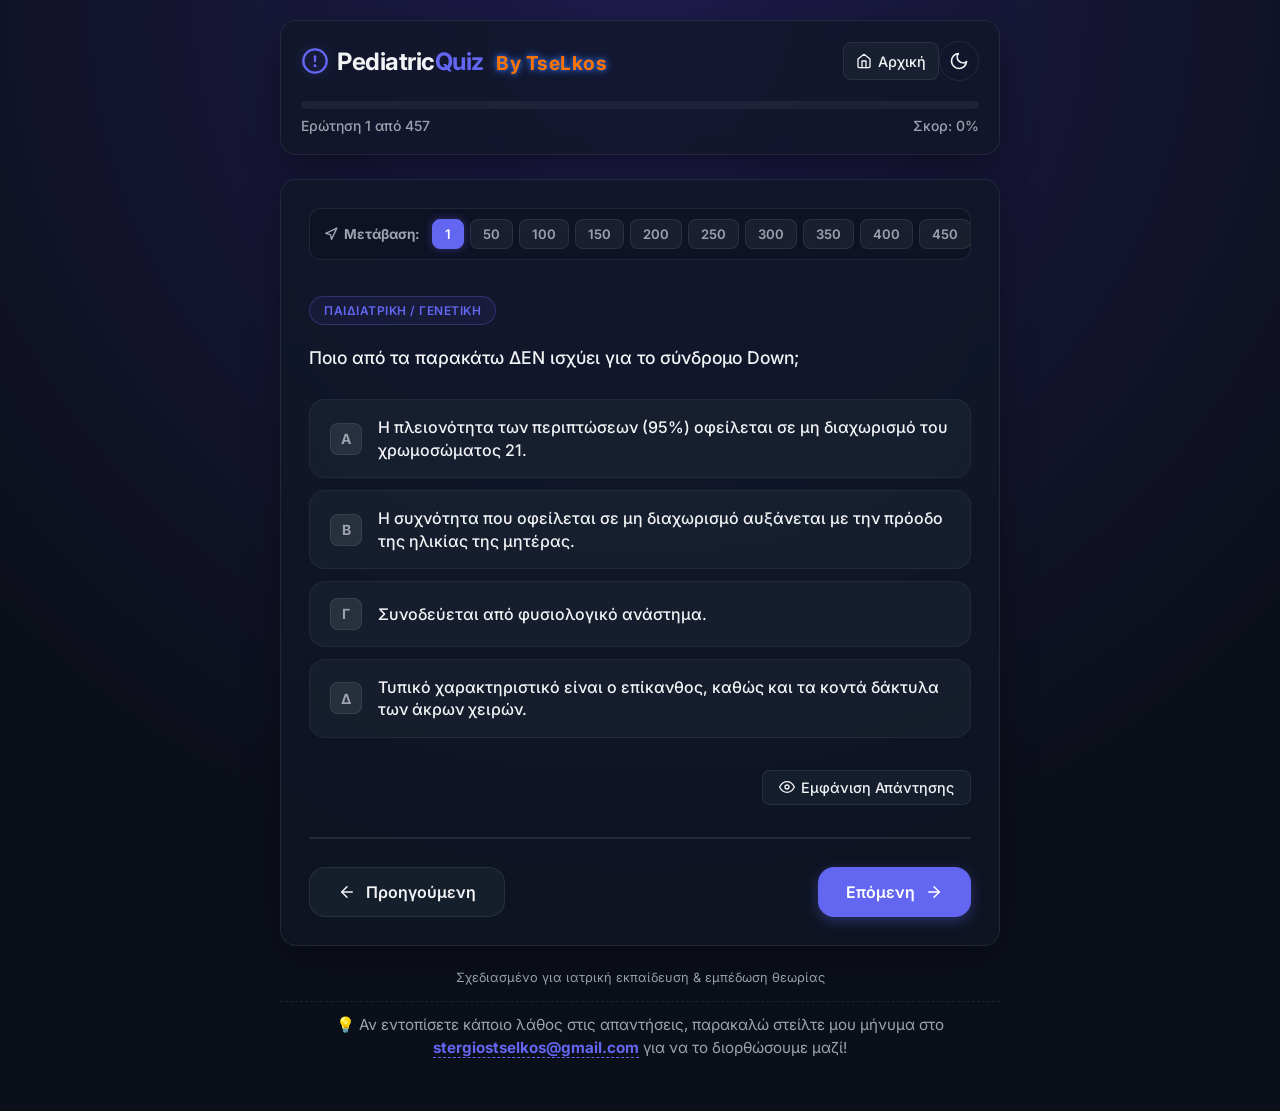
==== quiz.html @ a3fd766a "Add files via upload" ====
<!DOCTYPE html>
<html lang="el">
<head>
    <meta charset="UTF-8">
    <meta name="viewport" content="width=device-width, initial-scale=1.0">
    <title>Παιδιατρικός Προσομοιωτής Quiz</title>
    <!-- Google Fonts -->
    <link rel="preconnect" href="https://fonts.googleapis.com">
    <link rel="preconnect" href="https://fonts.gstatic.com" crossorigin>
    <link href="https://fonts.googleapis.com/css2?family=Inter:wght@300;400;500;600;700&display=swap" rel="stylesheet">
    <!-- CSS Stylesheet -->
    <link rel="stylesheet" href="style.css?v=2.0">
</head>
<body class="dark-theme">
    <div class="app-container">
        <!-- Header Section -->
        <header class="app-header">
            <div class="header-main">
                <div class="app-logo">
                    <svg width="28" height="28" viewBox="0 0 24 24" fill="none" xmlns="http://www.w3.org/2000/svg">
                        <path d="M12 22C17.5228 22 22 17.5228 22 12C22 6.47715 17.5228 2 12 2C6.47715 2 2 6.47715 2 12C2 17.5228 6.47715 22 12 22Z" stroke="currentColor" stroke-width="2" stroke-linecap="round" stroke-linejoin="round"/>
                        <path d="M12 8V12" stroke="currentColor" stroke-width="2" stroke-linecap="round" stroke-linejoin="round"/>
                        <path d="M12 16H12.01" stroke="currentColor" stroke-width="2.5" stroke-linecap="round" stroke-linejoin="round"/>
                    </svg>
                    <h1>Pediatric<span>Quiz</span> <span class="author-tag" style="font-size: 1.2rem; font-weight: 700; color: #ff7300; text-shadow: 0 0 8px rgba(59, 130, 246, 0.9), 0 0 4px rgba(37, 99, 235, 0.8); margin-left: 8px; letter-spacing: 0.5px; vertical-align: middle;">By TseLkos</span></h1>
                </div>
                <div class="header-controls">
                    <a href="index.html" class="btn btn-secondary btn-icon" style="padding: 6px 12px; font-size: 0.9rem; text-decoration: none; display: flex; align-items: center; gap: 6px; border-radius: 8px; font-weight: 500; height: 38px; box-sizing: border-box;">
                        <svg width="16" height="16" viewBox="0 0 24 24" fill="none" xmlns="http://www.w3.org/2000/svg">
                            <path d="M3 9L12 2L21 9V20C21 20.5304 20.7893 21.0391 20.4142 21.4142C20.0391 21.7893 19.5304 22 19 22H5C4.46957 22 3.96086 21.7893 3.58579 21.4142C3.21071 21.0391 3 20.5304 3 20V9Z" stroke="currentColor" stroke-width="2" stroke-linecap="round" stroke-linejoin="round"/>
                            <path d="M9 22V12H15V22" stroke="currentColor" stroke-width="2" stroke-linecap="round" stroke-linejoin="round"/>
                        </svg>
                        <span>Αρχική</span>
                    </a>
                    <button id="theme-toggle" class="icon-button" aria-label="Toggle Theme">
                        <!-- Sun Icon -->
                        <svg class="sun-icon" width="20" height="20" viewBox="0 0 24 24" fill="none" xmlns="http://www.w3.org/2000/svg">
                            <path d="M12 18C15.3137 18 18 15.3137 18 12C18 8.68629 15.3137 6 12 6C8.68629 6 6 8.68629 6 12C6 15.3137 8.68629 18 12 18Z" stroke="currentColor" stroke-width="2" stroke-linecap="round" stroke-linejoin="round"/>
                            <path d="M12 2V4" stroke="currentColor" stroke-width="2" stroke-linecap="round" stroke-linejoin="round"/>
                            <path d="M12 20V22" stroke="currentColor" stroke-width="2" stroke-linecap="round" stroke-linejoin="round"/>
                            <path d="M4.93 4.93L6.34 6.34" stroke="currentColor" stroke-width="2" stroke-linecap="round" stroke-linejoin="round"/>
                            <path d="M17.66 17.66L19.07 19.07" stroke="currentColor" stroke-width="2" stroke-linecap="round" stroke-linejoin="round"/>
                            <path d="M2 12H4" stroke="currentColor" stroke-width="2" stroke-linecap="round" stroke-linejoin="round"/>
                            <path d="M20 12H22" stroke="currentColor" stroke-width="2" stroke-linecap="round" stroke-linejoin="round"/>
                            <path d="M6.34 17.66L4.93 19.07" stroke="currentColor" stroke-width="2" stroke-linecap="round" stroke-linejoin="round"/>
                            <path d="M19.07 4.93L17.66 6.34" stroke="currentColor" stroke-width="2" stroke-linecap="round" stroke-linejoin="round"/>
                        </svg>
                        <!-- Moon Icon -->
                        <svg class="moon-icon" width="20" height="20" viewBox="0 0 24 24" fill="none" xmlns="http://www.w3.org/2000/svg">
                            <path d="M21 12.79A9 9 0 1 1 11.21 3 7 7 0 0 0 21 12.79Z" stroke="currentColor" stroke-width="2" stroke-linecap="round" stroke-linejoin="round"/>
                        </svg>
                    </button>
                </div>
            </div>
            <!-- Progress Bar Tracker -->
            <div class="progress-container">
                <div class="progress-bar-wrapper">
                    <div id="progress-fill" class="progress-fill"></div>
                </div>
                <div class="progress-stats">
                    <span id="progress-text">Ερώτηση 0 από 0</span>
                    <span id="score-text">Σκορ: 0%</span>
                </div>
            </div>
        </header>

        <!-- Main Content Area -->
        <main class="app-main">
             <!-- Active Quiz View -->
             <section id="quiz-view" class="view-panel">
                 <!-- Quick Navigation Jump List -->
                 <div class="quick-nav-container" style="display: flex; align-items: center; gap: 8px; margin-bottom: 16px; padding: 10px 14px; background: rgba(0, 0, 0, 0.15); border: 1px solid var(--card-border); border-radius: 12px; overflow-x: auto; white-space: nowrap; -webkit-overflow-scrolling: touch; scrollbar-width: none;">
                     <span style="font-size: 0.85rem; font-weight: 700; color: var(--text-secondary); margin-right: 4px; display: inline-flex; align-items: center; gap: 6px; flex-shrink: 0;">
                         <svg width="14" height="14" viewBox="0 0 24 24" fill="none" stroke="currentColor" stroke-width="2.5" stroke-linecap="round" stroke-linejoin="round">
                             <polygon points="3 11 22 2 13 21 11 13 3 11"/>
                         </svg>
                         Μετάβαση:
                     </span>
                     <div id="quick-nav-pills" style="display: flex; gap: 6px;">
                         <!-- Dynamic buttons like 1, 50, 100... -->
                     </div>
                 </div>

                <div class="category-tag-wrapper">
                    <span id="category-badge" class="badge">Παιδιατρική</span>
                </div>

                <!-- Question Text -->
                <div class="question-container">
                    <p id="question-text">Φόρτωση ερώτησης...</p>
                </div>

                <!-- Options List (Stacked) -->
                <div id="options-list" class="options-list">
                    <!-- Dynamic option buttons go here -->
                </div>

                <!-- Reveal Answer Button -->
                <div class="reveal-btn-container" style="display: flex; justify-content: flex-end; margin-top: 12px; margin-bottom: 12px;">
                    <button id="reveal-answer-btn" class="btn btn-secondary" style="display: none; align-items: center; gap: 6px; padding: 8px 16px; font-size: 0.9rem; border-radius: 8px; font-weight: 500; cursor: pointer; transition: all 0.2s ease;">
                        <svg width="16" height="16" viewBox="0 0 24 24" fill="none" xmlns="http://www.w3.org/2000/svg">
                            <path d="M1 12s4-8 11-8 11 8 11 8-4 8-11 8-11-8-11-8z" stroke="currentColor" stroke-width="2" stroke-linecap="round" stroke-linejoin="round"/>
                            <circle cx="12" cy="12" r="3" stroke="currentColor" stroke-width="2" stroke-linecap="round" stroke-linejoin="round"/>
                        </svg>
                        <span>Εμφάνιση Απάντησης</span>
                    </button>
                </div>

                <!-- Explanation Panel (Collapsible) -->
                <div id="explanation-panel" class="explanation-panel collapsed">
                    <div class="explanation-panel-inner">
                        <div class="explanation-header">
                            <div class="explanation-title">
                                <svg width="20" height="20" viewBox="0 0 24 24" fill="none" xmlns="http://www.w3.org/2000/svg">
                                    <path d="M12 22C17.5228 22 22 17.5228 22 12C22 6.47715 17.5228 2 12 2C6.47715 2 2 6.47715 2 12C2 17.5228 6.47715 22 12 22Z" stroke="currentColor" stroke-width="2" stroke-linecap="round" stroke-linejoin="round"/>
                                    <path d="M12 16V12" stroke="currentColor" stroke-width="2" stroke-linecap="round" stroke-linejoin="round"/>
                                    <path d="M12 8H12.01" stroke="currentColor" stroke-width="2.5" stroke-linecap="round" stroke-linejoin="round"/>
                                </svg>
                                <h2>Ανάλυση & Θεωρία</h2>
                            </div>
                        </div>
                        <div id="explanation-content" class="explanation-content">
                            <!-- Raw HTML generated from Markdown parsed explanation -->
                        </div>
                    </div>
                </div>

                <!-- Navigation Footer -->
                <div class="quiz-navigation">
                    <button id="prev-button" class="btn btn-secondary btn-icon" disabled>
                        <svg width="18" height="18" viewBox="0 0 24 24" fill="none" xmlns="http://www.w3.org/2000/svg">
                            <path d="M19 12H5" stroke="currentColor" stroke-width="2" stroke-linecap="round" stroke-linejoin="round"/>
                            <path d="M12 19L5 12L12 5" stroke="currentColor" stroke-width="2" stroke-linecap="round" stroke-linejoin="round"/>
                        </svg>
                        <span>Προηγούμενη</span>
                    </button>
                    <button id="next-button" class="btn btn-primary btn-icon">
                        <span>Επόμενη</span>
                        <svg width="18" height="18" viewBox="0 0 24 24" fill="none" xmlns="http://www.w3.org/2000/svg">
                            <path d="M5 12H19" stroke="currentColor" stroke-width="2" stroke-linecap="round" stroke-linejoin="round"/>
                            <path d="M12 5L19 12L12 19" stroke="currentColor" stroke-width="2" stroke-linecap="round" stroke-linejoin="round"/>
                        </svg>
                    </button>
                </div>

            </section>

            <!-- Results summary View -->
            <section id="results-view" class="view-panel hidden">
                <div class="results-card">
                    <div class="results-header">
                        <div class="celebration-icon">
                            <svg width="64" height="64" viewBox="0 0 24 24" fill="none" xmlns="http://www.w3.org/2000/svg">
                                <path d="M12 15C13.6569 15 15 13.6569 15 12C15 10.3431 13.6569 9 12 9C10.3431 9 9 10.3431 9 12C9 13.6569 10.3431 15 12 15Z" stroke="currentColor" stroke-width="2" stroke-linecap="round" stroke-linejoin="round"/>
                                <path d="M19.4 15A1.65 1.65 0 0 0 2 2V22A1.65 1.65 0 0 0 19.4 15Z" stroke="currentColor" stroke-width="2" stroke-linecap="round" stroke-linejoin="round"/>
                                <path d="M12 2V7" stroke="currentColor" stroke-width="2" stroke-linecap="round" stroke-linejoin="round"/>
                                <path d="M12 17V22" stroke="currentColor" stroke-width="2" stroke-linecap="round" stroke-linejoin="round"/>
                                <path d="M4.93 4.93L8.46 8.46" stroke="currentColor" stroke-width="2" stroke-linecap="round" stroke-linejoin="round"/>
                                <path d="M15.54 15.54L19.07 19.07" stroke="currentColor" stroke-width="2" stroke-linecap="round" stroke-linejoin="round"/>
                                <path d="M2 12H7" stroke="currentColor" stroke-width="2" stroke-linecap="round" stroke-linejoin="round"/>
                                <path d="M17 12H22" stroke="currentColor" stroke-width="2" stroke-linecap="round" stroke-linejoin="round"/>
                                <path d="M8.46 15.54L4.93 19.07" stroke="currentColor" stroke-width="2" stroke-linecap="round" stroke-linejoin="round"/>
                                <path d="M19.07 4.93L15.54 8.46" stroke="currentColor" stroke-width="2" stroke-linecap="round" stroke-linejoin="round"/>
                            </svg>
                        </div>
                        <h2>Συγχαρητήρια!</h2>
                        <p>Ολοκληρώσατε τον Παιδιατρικό Προσομοιωτή</p>
                    </div>

                    <div class="results-stats-grid">
                        <div class="stat-card">
                            <span class="stat-label">Συνολικό Σκορ</span>
                            <span id="final-score" class="stat-value">0%</span>
                        </div>
                        <div class="stat-card">
                            <span class="stat-label">Σωστές Απαντήσεις</span>
                            <span id="final-correct" class="stat-value">0 / 0</span>
                        </div>
                        <div class="stat-card">
                            <span class="stat-label">Προσπάθειες</span>
                            <span id="final-attempts" class="stat-value">0</span>
                        </div>
                    </div>

                    <!-- Performance Rating Banner -->
                    <div id="performance-rating" class="performance-rating">
                        <!-- Dynamic text: e.g. "Εξαιρετική επίδοση!" -->
                    </div>

                    <button id="restart-button" class="btn btn-secondary btn-icon">
                        <svg width="18" height="18" viewBox="0 0 24 24" fill="none" xmlns="http://www.w3.org/2000/svg">
                            <path d="M21.5 2v6h-6M21.34 15.57a10 10 0 1 1-.57-8.38l.73-1.19" stroke="currentColor" stroke-width="2" stroke-linecap="round" stroke-linejoin="round"/>
                        </svg>
                        <span>Επανεκκίνηση Quiz</span>
                    </button>
                </div>
            </section>
        </main>

        <!-- Footer Info -->
        <footer class="app-footer">
            <p>Σχεδιασμένο για ιατρική εκπαίδευση & εμπέδωση θεωρίας</p>
            <div class="study-feedback-footer" style="margin-top: 16px; padding: 12px 10px; border-top: 1px dashed var(--card-border); text-align: center; font-size: 0.95rem; color: var(--text-secondary); line-height: 1.5;">
                💡 Αν εντοπίσετε κάποιο λάθος στις απαντήσεις, παρακαλώ στείλτε μου μήνυμα στο <a href="mailto:stergiostselkos@gmail.com" style="color: var(--primary-color); font-weight: 700; text-decoration: none; border-bottom: 1px dashed var(--primary-color); transition: all 0.2s ease;">stergiostselkos@gmail.com</a> για να το διορθώσουμε μαζί!
            </div>
        </footer>
    </div>

    <!-- App Logic Scripts -->
    <script src="questions.js?v=2.0"></script>
    <script src="app.js?v=2.0"></script>
</body>
</html>
---- style.css ----
/* Core Styling - Glassmorphism Design System */
:root {
    --transition-speed: 0.3s;
    --border-radius: 16px;
    --font-family: 'Inter', -apple-system, BlinkMacSystemFont, "Segoe UI", Roboto, Helvetica, Arial, sans-serif;
    
    /* Dark Theme Variables (Default) */
    --bg-color: #0b0f19;
    --bg-gradient: radial-gradient(circle at 50% 0%, #1e1b4b 0%, #0b0f19 70%);
    --card-bg: rgba(17, 24, 39, 0.7);
    --card-border: rgba(255, 255, 255, 0.08);
    --text-primary: #f3f4f6;
    --text-secondary: #9ca3af;
    
    --primary-color: #6366f1; /* Indigo */
    --primary-hover: #4f46e5;
    --primary-glow: rgba(99, 102, 241, 0.35);
    
    --success-color: #10b981; /* Emerald */
    --success-bg: rgba(16, 185, 129, 0.12);
    --success-border: rgba(16, 185, 129, 0.3);
    
    --error-color: #ef4444; /* Red */
    --error-bg: rgba(239, 68, 68, 0.12);
    --error-border: rgba(239, 68, 68, 0.3);
    
    --option-bg: rgba(31, 41, 55, 0.5);
    --option-border: rgba(255, 255, 255, 0.05);
    --option-hover: rgba(99, 102, 241, 0.08);
    --option-hover-border: rgba(99, 102, 241, 0.3);
    
    --shadow-main: 0 12px 40px -10px rgba(0, 0, 0, 0.5);
    --progress-bg: rgba(255, 255, 255, 0.05);
}

/* Light Theme Variables */
body.light-theme {
    --bg-color: #f1f5f9;
    --bg-gradient: radial-gradient(circle at 50% 0%, #e0e7ff 0%, #f1f5f9 80%);
    --card-bg: rgba(255, 255, 255, 0.8);
    --card-border: rgba(15, 23, 42, 0.08);
    --text-primary: #0f172a;
    --text-secondary: #475569;
    
    --primary-color: #4f46e5;
    --primary-hover: #4338ca;
    --primary-glow: rgba(79, 70, 229, 0.2);
    
    --success-color: #059669;
    --success-bg: rgba(5, 150, 105, 0.08);
    --success-border: rgba(5, 150, 105, 0.25);
    
    --error-color: #dc2626;
    --error-bg: rgba(220, 38, 38, 0.08);
    --error-border: rgba(220, 38, 38, 0.25);
    
    --option-bg: rgba(255, 255, 255, 0.9);
    --option-border: rgba(0, 0, 0, 0.06);
    --option-hover: rgba(79, 70, 229, 0.05);
    --option-hover-border: rgba(79, 70, 229, 0.25);
    
    --shadow-main: 0 12px 30px -10px rgba(0, 0, 0, 0.08);
    --progress-bg: rgba(0, 0, 0, 0.06);
}

* {
    margin: 0;
    padding: 0;
    box-box: border-box;
    box-sizing: border-box;
}

body {
    font-family: var(--font-family);
    background-color: var(--bg-color);
    background-image: var(--bg-gradient);
    color: var(--text-primary);
    min-height: 100vh;
    display: flex;
    justify-content: center;
    align-items: flex-start;
    padding: 20px;
    transition: background-color var(--transition-speed) ease, color var(--transition-speed) ease;
    overflow-x: hidden;
}

/* App Container */
.app-container {
    width: 100%;
    max-width: 720px;
    display: flex;
    flex-direction: column;
    gap: 24px;
}

/* Header Styling */
.app-header {
    background: var(--card-bg);
    border: 1px solid var(--card-border);
    backdrop-filter: blur(12px);
    border-radius: var(--border-radius);
    padding: 20px;
    box-shadow: var(--shadow-main);
}

.header-main {
    display: flex;
    justify-content: space-between;
    align-items: center;
    margin-bottom: 20px;
}

.app-logo {
    display: flex;
    align-items: center;
    gap: 8px;
    color: var(--primary-color);
}

.app-logo svg {
    filter: drop-shadow(0 0 6px var(--primary-glow));
}

.app-logo h1 {
    font-size: 1.5rem;
    font-weight: 700;
    letter-spacing: -0.5px;
    color: var(--text-primary);
}

.app-logo h1 span {
    color: var(--primary-color);
}

.header-controls {
    display: flex;
    align-items: center;
}

.icon-button {
    background: transparent;
    border: 1px solid var(--card-border);
    color: var(--text-primary);
    width: 40px;
    height: 40px;
    border-radius: 50%;
    display: flex;
    justify-content: center;
    align-items: center;
    cursor: pointer;
    transition: all var(--transition-speed) ease;
}

.icon-button:hover {
    background: rgba(255, 255, 255, 0.05);
    border-color: var(--primary-color);
    color: var(--primary-color);
    transform: rotate(15deg);
}

/* Toggle Sun/Moon Icon Display */
.sun-icon {
    display: none;
}
body.light-theme .sun-icon {
    display: block;
}
body.light-theme .moon-icon {
    display: none;
}

/* Progress Bar */
.progress-container {
    display: flex;
    flex-direction: column;
    gap: 8px;
}

.progress-bar-wrapper {
    background: var(--progress-bg);
    height: 8px;
    border-radius: 999px;
    overflow: hidden;
    position: relative;
}

.progress-fill {
    background: linear-gradient(90deg, var(--primary-color) 0%, #a855f7 100%);
    height: 100%;
    width: 0%;
    border-radius: 999px;
    transition: width 0.4s cubic-bezier(0.4, 0, 0.2, 1);
    box-shadow: 0 0 10px rgba(99, 102, 241, 0.5);
}

.progress-stats {
    display: flex;
    justify-content: space-between;
    font-size: 0.875rem;
    font-weight: 500;
    color: var(--text-secondary);
}

/* Main Panel Layout */
.view-panel {
    background: var(--card-bg);
    border: 1px solid var(--card-border);
    backdrop-filter: blur(16px);
    border-radius: var(--border-radius);
    padding: 28px;
    box-shadow: var(--shadow-main);
    display: flex;
    flex-direction: column;
    gap: 20px;
    transition: all 0.3s ease;
}

.hidden {
    display: none !important;
}

/* Badge category tag */
.category-tag-wrapper {
    display: flex;
}

.badge {
    background: var(--option-hover);
    border: 1px solid var(--option-hover-border);
    color: var(--primary-color);
    padding: 6px 14px;
    font-size: 0.75rem;
    font-weight: 600;
    border-radius: 999px;
    text-transform: uppercase;
    letter-spacing: 0.5px;
}

/* Question Container */
.question-container {
    font-size: 1.1rem;
    font-weight: 500;
    line-height: 1.5;
    color: var(--text-primary);
    padding-bottom: 8px;
    text-align: justify;
    text-justify: inter-word;
}

/* Options Container (Stacked layout) */
.options-list {
    display: flex;
    flex-direction: column;
    gap: 12px;
}

.option-btn {
    display: flex;
    align-items: center;
    gap: 16px;
    background: var(--option-bg);
    border: 1px solid var(--option-border);
    border-radius: var(--border-radius);
    padding: 16px 20px;
    width: 100%;
    color: var(--text-primary);
    text-align: left;
    cursor: pointer;
    font-family: var(--font-family);
    font-size: 1rem;
    font-weight: 500;
    line-height: 1.4;
    transition: all 0.2s cubic-bezier(0.4, 0, 0.2, 1);
    outline: none;
    position: relative;
    overflow: hidden;
}

.option-btn:hover:not(:disabled) {
    background: var(--option-hover);
    border-color: var(--option-hover-border);
    transform: translateY(-2px);
    box-shadow: 0 4px 12px rgba(0, 0, 0, 0.05);
}

.option-btn:active:not(:disabled) {
    transform: translateY(0);
}

.option-badge {
    background: var(--card-border);
    border: 1px solid var(--card-border);
    width: 32px;
    height: 32px;
    border-radius: 8px;
    display: flex;
    justify-content: center;
    align-items: center;
    font-weight: 700;
    font-size: 0.875rem;
    flex-shrink: 0;
    color: var(--text-secondary);
    transition: all 0.2s ease;
}

.option-btn:hover:not(:disabled) .option-badge {
    background: var(--primary-color);
    border-color: var(--primary-color);
    color: #ffffff;
}

/* Option States */
.option-btn.correct {
    background: var(--success-bg) !important;
    border-color: var(--success-color) !important;
    box-shadow: 0 0 15px rgba(16, 185, 129, 0.1);
}

.option-btn.correct .option-badge {
    background: var(--success-color) !important;
    border-color: var(--success-color) !important;
    color: #ffffff !important;
}

.option-btn.incorrect {
    background: var(--error-bg) !important;
    border-color: var(--error-color) !important;
    opacity: 0.85;
}

.option-btn.incorrect .option-badge {
    background: var(--error-color) !important;
    border-color: var(--error-color) !important;
    color: #ffffff !important;
}

.option-btn:disabled {
    cursor: not-allowed;
}

.option-btn:disabled:not(.correct):not(.incorrect) {
    opacity: 0.5;
}

/* Shake Animation on Error */
@keyframes shake {
    0%, 100% { transform: translateX(0); }
    20%, 60% { transform: translateX(-6px); }
    40%, 80% { transform: translateX(6px); }
}

.shake {
    animation: shake 0.4s ease-in-out;
}

/* Collapsible Explanation Panel */
.explanation-panel {
    background: rgba(255, 255, 255, 0.02);
    border: 1px solid var(--card-border);
    border-radius: var(--border-radius);
    overflow: hidden;
    display: grid;
    grid-template-rows: 0fr;
    transition: grid-template-rows 0.4s cubic-bezier(0.4, 0, 0.2, 1), background-color var(--transition-speed);
}

.explanation-panel.expanded {
    grid-template-rows: 1fr;
    background: rgba(255, 255, 255, 0.03);
    border-color: var(--success-border);
}

body.light-theme .explanation-panel.expanded {
    background: rgba(5, 150, 105, 0.03);
}

.explanation-panel-inner {
    overflow: hidden;
}

.explanation-header {
    padding: 16px 20px;
    border-bottom: 1px solid var(--card-border);
}

.explanation-title {
    display: flex;
    align-items: center;
    gap: 10px;
    color: var(--success-color);
}

.explanation-title svg {
    flex-shrink: 0;
}

.explanation-title h2 {
    font-size: 1.125rem;
    font-weight: 600;
}

.explanation-content {
    padding: 20px;
    font-size: 0.95rem;
    line-height: 1.6;
    color: var(--text-primary);
}

.explanation-content h3 {
    font-size: 1.05rem;
    font-weight: 600;
    margin-top: 16px;
    margin-bottom: 8px;
    color: var(--text-primary);
}

.explanation-content h3:first-of-type {
    margin-top: 0;
    color: var(--success-color);
}

.explanation-content h3:nth-of-type(2) {
    color: var(--error-color);
}

.explanation-content p {
    margin-bottom: 14px;
}

.explanation-content ul {
    margin-left: 20px;
    margin-bottom: 14px;
}

.explanation-content li {
    margin-bottom: 6px;
}

/* Quiz Navigation Buttons */
.quiz-navigation {
    display: flex;
    justify-content: space-between;
    margin-top: 8px;
    gap: 12px;
}

/* Base Button Styles */
.btn {
    display: inline-flex;
    align-items: center;
    justify-content: center;
    gap: 10px;
    font-family: var(--font-family);
    font-size: 1rem;
    font-weight: 600;
    padding: 14px 28px;
    border-radius: var(--border-radius);
    cursor: pointer;
    transition: all 0.2s ease;
    border: none;
    outline: none;
}

.btn-primary {
    background: var(--primary-color);
    color: #ffffff;
    box-shadow: 0 4px 14px var(--primary-glow);
}

.btn-primary:hover:not(:disabled) {
    background: var(--primary-hover);
    transform: translateY(-2px);
    box-shadow: 0 6px 20px var(--primary-glow);
}

.btn-primary:active:not(:disabled) {
    transform: translateY(0);
}

.btn-primary:disabled {
    opacity: 0.4;
    cursor: not-allowed;
    box-shadow: none;
}

.btn-secondary {
    background: var(--option-bg);
    border: 1px solid var(--card-border);
    color: var(--text-primary);
}

.btn-secondary:hover {
    background: var(--option-hover);
    border-color: var(--option-hover-border);
    transform: translateY(-2px);
}

/* Results View Styling */
.results-card {
    display: flex;
    flex-direction: column;
    align-items: center;
    text-align: center;
    gap: 28px;
    padding: 20px 0;
}

.celebration-icon {
    background: var(--success-bg);
    border: 1px solid var(--success-border);
    color: var(--success-color);
    width: 96px;
    height: 96px;
    border-radius: 50%;
    display: flex;
    justify-content: center;
    align-items: center;
    box-shadow: 0 0 20px rgba(16, 185, 129, 0.2);
    margin-bottom: 8px;
}

.results-header h2 {
    font-size: 2rem;
    font-weight: 700;
    margin-bottom: 6px;
}

.results-header p {
    color: var(--text-secondary);
    font-size: 1.1rem;
}

.results-stats-grid {
    display: grid;
    grid-template-columns: repeat(3, 1fr);
    gap: 16px;
    width: 100%;
}

.stat-card {
    background: var(--option-bg);
    border: 1px solid var(--card-border);
    padding: 16px;
    border-radius: var(--border-radius);
    display: flex;
    flex-direction: column;
    gap: 6px;
}

.stat-label {
    font-size: 0.8rem;
    font-weight: 600;
    color: var(--text-secondary);
    text-transform: uppercase;
    letter-spacing: 0.5px;
}

.stat-value {
    font-size: 1.5rem;
    font-weight: 700;
    color: var(--text-primary);
}

.performance-rating {
    background: var(--option-hover);
    border: 1px solid var(--option-hover-border);
    color: var(--primary-color);
    padding: 12px 24px;
    border-radius: 999px;
    font-weight: 600;
    font-size: 0.95rem;
}

/* Footer Info styling */
.app-footer {
    text-align: center;
    font-size: 0.8rem;
    color: var(--text-secondary);
    margin-bottom: 20px;
}

/* Responsive adjustments */
@media (max-width: 600px) {
    body {
        padding: 12px;
    }
    
    .app-container {
        gap: 16px;
    }
    
    .view-panel {
        padding: 20px;
        gap: 16px;
    }
    
    .results-stats-grid {
        grid-template-columns: 1fr;
        gap: 12px;
    }
    
    .results-header h2 {
        font-size: 1.75rem;
    }
}

/* Portal Landing Page and Study Portal Styling Extension */

/* Profile Card Styling */
.profile-card-panel {
    background: var(--card-bg);
    border: 1px solid var(--card-border);
    border-radius: var(--border-radius);
    padding: 24px;
    backdrop-filter: blur(12px);
    box-shadow: var(--shadow-main);
}

.profile-header {
    display: flex;
    align-items: center;
    gap: 20px;
}

.profile-avatar-container {
    background: linear-gradient(135deg, rgba(99, 102, 241, 0.15) 0%, rgba(249, 115, 22, 0.15) 100%);
    border: 2px solid var(--card-border);
    border-radius: 50%;
    width: 72px;
    height: 72px;
    display: flex;
    justify-content: center;
    align-items: center;
    box-shadow: 0 0 15px rgba(99, 102, 241, 0.2);
}

.profile-avatar {
    color: var(--primary-color);
    display: flex;
    align-items: center;
    justify-content: center;
}

.profile-info h2 {
    font-size: 1.6rem;
    font-weight: 700;
    margin-bottom: 4px;
    background: linear-gradient(135deg, var(--text-primary) 30%, #ff7300 100%);
    -webkit-background-clip: text;
    -webkit-text-fill-color: transparent;
    letter-spacing: 0.5px;
}

.profile-sub {
    font-size: 0.95rem;
    color: var(--text-secondary);
    margin-bottom: 6px;
}

.profile-email-link {
    display: inline-flex;
    align-items: center;
    font-size: 0.9rem;
    color: var(--primary-color);
    text-decoration: none;
    font-weight: 500;
    transition: color 0.2s ease;
}

.profile-email-link:hover {
    color: #818cf8;
    text-decoration: underline;
}

/* Landing Portal Grid */
.portal-grid {
    display: grid;
    grid-template-columns: repeat(auto-fit, minmax(280px, 1fr));
    gap: 20px;
    margin-top: 10px;
}

.portal-card {
    background: var(--card-bg);
    border: 1px solid var(--card-border);
    border-radius: var(--border-radius);
    padding: 28px;
    backdrop-filter: blur(12px);
    box-shadow: var(--shadow-main);
    display: flex;
    flex-direction: column;
    gap: 16px;
    transition: transform var(--transition-speed) ease, border-color var(--transition-speed) ease, box-shadow var(--transition-speed) ease;
}

.portal-card:hover {
    transform: translateY(-4px);
    border-color: rgba(99, 102, 241, 0.3);
    box-shadow: 0 20px 40px -15px rgba(0, 0, 0, 0.6), 0 0 20px rgba(99, 102, 241, 0.1);
}

.portal-card-header {
    display: flex;
    align-items: center;
    gap: 14px;
}

.portal-card-icon {
    width: 48px;
    height: 48px;
    border-radius: 12px;
    display: flex;
    align-items: center;
    justify-content: center;
}

.quiz-icon {
    background: rgba(249, 115, 22, 0.1);
    color: #ff7300;
    border: 1px solid rgba(249, 115, 22, 0.2);
}

.study-icon {
    background: rgba(99, 102, 241, 0.1);
    color: var(--primary-color);
    border: 1px solid rgba(99, 102, 241, 0.2);
}

.portal-card h3 {
    font-size: 1.3rem;
    font-weight: 600;
}

.portal-card-desc {
    font-size: 0.95rem;
    color: var(--text-secondary);
    line-height: 1.6;
    flex-grow: 1;
}

.portal-card-btn {
    display: block;
    width: 100%;
    text-align: center;
    padding: 12px 20px;
    border-radius: 10px;
    font-weight: 600;
    font-size: 1rem;
    text-decoration: none;
    transition: all var(--transition-speed) ease;
}

.quiz-btn {
    background: linear-gradient(135deg, #ff7300 0%, #ff5500 100%);
    color: white;
    box-shadow: 0 4px 15px rgba(249, 115, 22, 0.3);
}

.quiz-btn:hover {
    background: linear-gradient(135deg, #ff851b 0%, #ff6600 100%);
    box-shadow: 0 6px 20px rgba(249, 115, 22, 0.5);
    transform: translateY(-1px);
}

.study-btn {
    background: linear-gradient(135deg, #6366f1 0%, #4f46e5 100%);
    color: white;
    box-shadow: 0 4px 15px rgba(99, 102, 241, 0.3);
}

.study-btn:hover {
    background: linear-gradient(135deg, #818cf8 0%, #5850ec 100%);
    box-shadow: 0 6px 20px rgba(99, 102, 241, 0.5);
    transform: translateY(-1px);
}

.game-icon {
    background: rgba(16, 185, 129, 0.1);
    color: #10b981;
    border: 1px solid rgba(16, 185, 129, 0.2);
}

.game-btn {
    background: linear-gradient(135deg, #10b981 0%, #059669 100%);
    color: white;
    box-shadow: 0 4px 15px rgba(16, 185, 129, 0.3);
}

.game-btn:hover {
    background: linear-gradient(135deg, #34d399 0%, #059669 100%);
    box-shadow: 0 6px 20px rgba(16, 185, 129, 0.5);
    transform: translateY(-1px);
}

/* Study Portal Dashboard Menu */
.section-title {
    background: var(--card-bg);
    border: 1px solid var(--card-border);
    border-radius: var(--border-radius);
    padding: 20px 24px;
    backdrop-filter: blur(12px);
    box-shadow: var(--shadow-main);
    margin-bottom: 4px;
}

.section-title h2 {
    font-size: 1.4rem;
    font-weight: 700;
    margin-bottom: 6px;
}

.section-title p {
    font-size: 0.95rem;
    color: var(--text-secondary);
}

.study-grid {
    display: grid;
    grid-template-columns: repeat(auto-fit, minmax(280px, 1fr));
    gap: 20px;
    margin-top: 16px;
}

.study-card {
    background: var(--card-bg);
    border: 1px solid var(--card-border);
    border-radius: var(--border-radius);
    padding: 24px;
    backdrop-filter: blur(12px);
    box-shadow: var(--shadow-main);
    display: flex;
    flex-direction: column;
    gap: 12px;
    transition: all var(--transition-speed) ease;
}

.study-card.active-card {
    cursor: pointer;
}

.study-card.active-card:hover {
    transform: translateY(-4px);
    border-color: rgba(99, 102, 241, 0.3);
    box-shadow: 0 20px 40px -15px rgba(0, 0, 0, 0.6), 0 0 15px rgba(99, 102, 241, 0.1);
}

.study-card.locked {
    opacity: 0.55;
    cursor: not-allowed;
    background: rgba(17, 24, 39, 0.4);
}

.study-card-header {
    display: flex;
    justify-content: space-between;
    align-items: center;
}

.study-card-badge {
    font-size: 0.75rem;
    font-weight: 700;
    padding: 4px 8px;
    border-radius: 6px;
    text-transform: uppercase;
    letter-spacing: 0.5px;
    background: rgba(99, 102, 241, 0.1);
    color: var(--primary-color);
    border: 1px solid rgba(99, 102, 241, 0.2);
}

.locked-badge {
    background: rgba(156, 163, 175, 0.1);
    color: var(--text-secondary);
    border: 1px solid rgba(156, 163, 175, 0.2);
}

.study-card-icon {
    width: 36px;
    height: 36px;
    border-radius: 8px;
    display: flex;
    align-items: center;
    justify-content: center;
}

.recall-icon {
    background: rgba(16, 185, 129, 0.1);
    color: var(--success-color);
}

.tables-icon {
    background: rgba(99, 102, 241, 0.1);
    color: var(--primary-color);
}

.locked-icon {
    background: rgba(255, 255, 255, 0.03);
    color: var(--text-secondary);
}

.study-card h3 {
    font-size: 1.2rem;
    font-weight: 600;
}

.study-card p {
    font-size: 0.9rem;
    color: var(--text-secondary);
    line-height: 1.5;
    flex-grow: 1;
}

.study-card-action {
    font-size: 0.9rem;
    font-weight: 600;
    color: var(--primary-color);
    margin-top: 4px;
    display: inline-block;
    transition: transform 0.2s ease;
}

.study-card.active-card:hover .study-card-action {
    transform: translateX(4px);
    color: #818cf8;
}

.study-card-action-locked {
    font-size: 0.9rem;
    font-weight: 600;
    color: var(--text-secondary);
    margin-top: 4px;
}

/* Active Recall Flashcard Layout */
.recall-header {
    background: var(--card-bg);
    border: 1px solid var(--card-border);
    border-radius: var(--border-radius);
    padding: 12px 20px;
    backdrop-filter: blur(12px);
    display: flex;
    justify-content: space-between;
    align-items: center;
}

.back-to-menu-btn {
    background: rgba(255, 255, 255, 0.05);
    border: 1px solid var(--card-border);
    color: var(--text-primary);
    padding: 8px 14px;
    border-radius: 8px;
    font-family: inherit;
    font-size: 0.9rem;
    font-weight: 500;
    cursor: pointer;
    display: inline-flex;
    align-items: center;
    transition: all 0.2s ease;
}

.back-to-menu-btn:hover {
    background: rgba(255, 255, 255, 0.1);
    border-color: rgba(255, 255, 255, 0.25);
}

#recall-progress {
    font-size: 0.9rem;
    font-weight: 600;
    color: var(--primary-color);
}

/* Topic Selector Dropdown */
.topic-selector-container {
    background: var(--card-bg);
    border: 1px solid var(--card-border);
    border-radius: var(--border-radius);
    padding: 14px 20px;
    backdrop-filter: blur(12px);
    margin-top: 16px;
    margin-bottom: 8px;
    display: flex;
    align-items: center;
    gap: 16px;
}

.topic-selector-container label {
    font-weight: 700;
    color: var(--text-secondary);
    font-size: 0.95rem;
    white-space: nowrap;
}

.topic-select-wrapper {
    position: relative;
    flex-grow: 1;
}

#topic-select {
    width: 100%;
    padding: 10px 40px 10px 16px;
    border-radius: 8px;
    background: rgba(0, 0, 0, 0.25);
    border: 1px solid var(--card-border);
    color: var(--text-primary);
    font-size: 1rem;
    font-weight: 600;
    font-family: inherit;
    cursor: pointer;
    appearance: none;
    -webkit-appearance: none;
    outline: none;
    transition: all 0.2s ease;
}

body.light-theme #topic-select {
    background: rgba(255, 255, 255, 0.85);
    border-color: rgba(0, 0, 0, 0.12);
    color: var(--text-primary);
}

#topic-select:focus {
    border-color: var(--primary-color);
    box-shadow: 0 0 0 3px rgba(79, 70, 229, 0.25);
}

.topic-select-arrow {
    position: absolute;
    right: 16px;
    top: 50%;
    transform: translateY(-50%);
    pointer-events: none;
    color: var(--text-secondary);
    display: flex;
    align-items: center;
    justify-content: center;
}

/* Light theme overrides for selector container */
body.light-theme .topic-selector-container {
    border-color: rgba(0, 0, 0, 0.08);
}

.recall-card-container {
    background: var(--card-bg);
    border: 1px solid var(--card-border);
    border-radius: var(--border-radius);
    padding: 32px;
    backdrop-filter: blur(12px);
    box-shadow: var(--shadow-main);
    display: flex;
    flex-direction: column;
    gap: 20px;
}

.reveal-action-container {
    display: flex;
    justify-content: center;
    margin: 20px 0;
}

.btn-large {
    padding: 16px 32px;
    font-size: 1.1rem;
    border-radius: 12px;
    cursor: pointer;
}

/* Revealed Content Panel Transitions */
.revealed-block {
    display: flex;
    flex-direction: column;
    gap: 20px;
    opacity: 1;
    max-height: 6000px;
    overflow: hidden;
    transition: max-height 0.5s cubic-bezier(0.4, 0, 0.2, 1), opacity 0.4s ease;
}

.revealed-block.collapsed {
    max-height: 0;
    opacity: 0;
    pointer-events: none;
    margin: 0;
    padding: 0;
}

/* Correct Answer Banner */
.correct-answer-box {
    background: var(--success-bg);
    border: 1px solid var(--success-border);
    border-radius: 12px;
    padding: 20px;
    color: var(--success-color);
    box-shadow: 0 4px 20px rgba(16, 185, 129, 0.05);
}

.correct-answer-box h4 {
    font-size: 0.9rem;
    font-weight: 700;
    text-transform: uppercase;
    letter-spacing: 0.5px;
    margin-bottom: 6px;
    opacity: 0.85;
}

.correct-answer-box p {
    font-size: 1.1rem;
    font-weight: 400;
    color: var(--text-primary);
    line-height: 1.55;
}

/* Mnemonic Box */
.mnemonic-box {
    background: rgba(234, 179, 8, 0.08);
    border: 1px solid rgba(234, 179, 8, 0.25);
    border-radius: 12px;
    padding: 18px;
    display: flex;
    flex-direction: column;
    gap: 6px;
    box-shadow: 0 4px 15px rgba(234, 179, 8, 0.02);
}

.mnemonic-header {
    display: flex;
    align-items: center;
    gap: 8px;
}

.mnemonic-header h5 {
    color: #eab308;
    font-size: 0.95rem;
    font-weight: 700;
    margin: 0;
}

#mnemonic-text {
    font-size: 0.95rem;
    line-height: 1.5;
    color: var(--text-primary);
    font-style: italic;
}

.explanation-wrapper h4 {
    font-size: 1.1rem;
    font-weight: 700;
    margin-bottom: 12px;
    border-bottom: 1px solid var(--card-border);
    padding-bottom: 8px;
    color: var(--primary-color);
}

/* Study Tables Panel Layout */
.tables-header-nav {
    background: var(--card-bg);
    border: 1px solid var(--card-border);
    border-radius: var(--border-radius);
    padding: 12px 20px;
    backdrop-filter: blur(12px);
    display: flex;
    justify-content: space-between;
    align-items: center;
}

.tables-tabs {
    display: flex;
    gap: 8px;
    overflow-x: auto;
    padding-bottom: 4px;
    scrollbar-width: thin;
    scrollbar-color: rgba(255,255,255,0.1) transparent;
}

.tables-tabs::-webkit-scrollbar {
    height: 4px;
}

.tables-tabs::-webkit-scrollbar-thumb {
    background: rgba(255, 255, 255, 0.1);
    border-radius: 2px;
}

.tab-btn {
    background: var(--card-bg);
    border: 1px solid var(--card-border);
    color: var(--text-secondary);
    padding: 10px 16px;
    border-radius: 10px;
    font-family: inherit;
    font-size: 0.9rem;
    font-weight: 600;
    cursor: pointer;
    white-space: nowrap;
    transition: all 0.2s ease;
}

.tab-btn:hover {
    color: var(--text-primary);
    background: rgba(255, 255, 255, 0.04);
    border-color: rgba(255, 255, 255, 0.15);
}

.tab-btn.active {
    color: white;
    background: var(--primary-color);
    border-color: var(--primary-color);
    box-shadow: 0 4px 12px var(--primary-glow);
}

.table-content-card {
    background: var(--card-bg);
    border: 1px solid var(--card-border);
    border-radius: var(--border-radius);
    padding: 24px;
    backdrop-filter: blur(12px);
    box-shadow: var(--shadow-main);
}

.table-pane {
    display: none;
    flex-direction: column;
    gap: 16px;
}

.table-pane.active {
    display: flex;
    animation: fadeIn 0.3s ease;
}

.table-pane-header h3 {
    font-size: 1.25rem;
    font-weight: 700;
    margin-bottom: 4px;
}

.table-pane-header p {
    font-size: 0.9rem;
    color: var(--text-secondary);
    line-height: 1.5;
}

/* Medical Tables styles */
.table-responsive {
    width: 100%;
    overflow-x: auto;
    border-radius: 8px;
    border: 1px solid var(--card-border);
    background: rgba(0, 0, 0, 0.1);
}

.med-table {
    width: 100%;
    border-collapse: collapse;
    text-align: left;
    font-size: 0.9rem;
}

.med-table th {
    background: rgba(255, 255, 255, 0.03);
    color: var(--text-primary);
    font-weight: 600;
    padding: 12px 16px;
    border-bottom: 1px solid var(--card-border);
}

.med-table td {
    padding: 12px 16px;
    border-bottom: 1px solid rgba(255, 255, 255, 0.04);
    color: var(--text-primary);
    line-height: 1.5;
}

.med-table tr:last-child td {
    border-bottom: none;
}

.med-table tr:hover td {
    background: rgba(255, 255, 255, 0.01);
}

.table-section-row td {
    background: rgba(99, 102, 241, 0.04) !important;
    color: var(--primary-color) !important;
    font-size: 0.85rem;
    font-weight: 700;
    text-transform: uppercase;
    letter-spacing: 0.5px;
    padding: 8px 16px;
    border-bottom: 1px solid rgba(99, 102, 241, 0.15);
}

@keyframes fadeIn {
    from { opacity: 0; transform: translateY(4px); }
    to { opacity: 1; transform: translateY(0); }
}

/* SOCRATIC DIALOGUE GAME STYLES */
.socratic-panel {
    animation: fadeIn 0.4s ease;
}

.socratic-options-grid {
    animation: fadeIn 0.4s ease;
}

.progress-bar-container {
    box-shadow: inset 0 1px 3px rgba(0, 0, 0, 0.2);
}

.progress-bar-fill {
    box-shadow: 0 0 8px rgba(99, 102, 241, 0.5);
}

/* Socrates Avatar Animation */
@keyframes pulseAvatar {
    0% { transform: scale(1); box-shadow: 0 0 12px rgba(99, 102, 241, 0.2); }
    50% { transform: scale(1.03); box-shadow: 0 0 20px rgba(99, 102, 241, 0.4); }
    100% { transform: scale(1); box-shadow: 0 0 12px rgba(99, 102, 241, 0.2); }
}

.socratic-avatar {
    background: var(--card-bg) !important;
    border: 2px solid var(--primary-color) !important;
    border-radius: 50%;
    display: flex;
    justify-content: center;
    align-items: center;
    box-shadow: 0 0 12px rgba(99, 102, 241, 0.2);
    animation: pulseAvatar 3s infinite ease-in-out;
}

/* Socratic Speech Bubble Question Box */
.socratic-question-box {
    background: var(--option-bg) !important;
    border-left: 4px solid var(--primary-color) !important;
    border: 1px solid var(--option-border);
    border-left-width: 4px !important;
    border-radius: var(--border-radius);
    padding: 18px 20px;
    box-shadow: 0 4px 15px rgba(0, 0, 0, 0.1);
    position: relative;
    transition: all 0.3s ease;
}

/* Socratic Speech Bubble Pointer */
.speech-pointer {
    position: absolute;
    left: -10px;
    top: 22px;
    width: 0;
    height: 0;
    border-top: 10px solid transparent;
    border-bottom: 10px solid transparent;
    border-right: 10px solid var(--option-bg);
}

body.light-theme .speech-pointer {
    border-right-color: var(--option-bg);
}

/* Custom Styled Checkboxes (Premium card list) */
.checkbox-container {
    display: flex;
    align-items: flex-start;
    gap: 16px;
    background: var(--option-bg) !important;
    border: 1px solid var(--option-border) !important;
    border-radius: var(--border-radius);
    padding: 16px 20px;
    cursor: pointer;
    transition: all 0.2s cubic-bezier(0.4, 0, 0.2, 1);
    color: var(--text-primary) !important;
    font-family: var(--font-family);
    font-size: 0.95rem;
    line-height: 1.5;
    user-select: none;
    box-shadow: 0 2px 4px rgba(0, 0, 0, 0.02);
}

.checkbox-container:hover:not(:has(input[type="checkbox"]:disabled)) {
    background: var(--option-hover) !important;
    border-color: var(--option-hover-border) !important;
    transform: translateY(-2px);
    box-shadow: 0 4px 12px rgba(0, 0, 0, 0.05);
}

/* Custom Checkbox Input styling */
.checkbox-container input[type="checkbox"] {
    appearance: none;
    -webkit-appearance: none;
    width: 22px;
    height: 22px;
    border: 2px solid var(--text-secondary);
    border-radius: 6px;
    outline: none;
    background: rgba(255, 255, 255, 0.03);
    cursor: pointer;
    position: relative;
    flex-shrink: 0;
    margin-top: 1px;
    transition: all 0.2s ease;
}

body.light-theme .checkbox-container input[type="checkbox"] {
    background: rgba(0, 0, 0, 0.02);
}

.checkbox-container:hover input[type="checkbox"]:not(:disabled) {
    border-color: var(--primary-color);
}

/* Checkbox Checked state */
.checkbox-container input[type="checkbox"]:checked {
    background: var(--primary-color) !important;
    border-color: var(--primary-color) !important;
    box-shadow: 0 0 10px var(--primary-glow);
}

/* Drawing checkmark inside custom checkbox input */
.checkbox-container input[type="checkbox"]:checked::after {
    content: '';
    position: absolute;
    left: 6px;
    top: 2px;
    width: 6px;
    height: 11px;
    border: solid #ffffff;
    border-width: 0 2.5px 2.5px 0;
    transform: rotate(45deg);
}

/* Checked Card styling */
.checkbox-container:has(input[type="checkbox"]:checked) {
    background: rgba(99, 102, 241, 0.08) !important;
    border-color: var(--primary-color) !important;
    box-shadow: 0 0 15px rgba(99, 102, 241, 0.08);
}

body.light-theme .checkbox-container:has(input[type="checkbox"]:checked) {
    background: rgba(79, 70, 229, 0.05) !important;
    border-color: var(--primary-color) !important;
}

/* Text state when checked */
.checkbox-container:has(input[type="checkbox"]:checked) span {
    color: var(--text-primary) !important;
    font-weight: 550;
}

/* Disabled styling */
.checkbox-container:has(input[type="checkbox"]:disabled) {
    opacity: 0.7;
    cursor: not-allowed !important;
}

.checkbox-container input[type="checkbox"]:disabled {
    cursor: not-allowed !important;
}

/* Custom Checkbox Highlights on Submission */
.checkbox-container.choice-correct {
    background: var(--success-bg) !important;
    border-color: var(--success-color) !important;
    box-shadow: 0 0 15px rgba(16, 185, 129, 0.12) !important;
}

.checkbox-container.choice-correct input[type="checkbox"] {
    background: var(--success-color) !important;
    border-color: var(--success-color) !important;
}

.checkbox-container.choice-incorrect {
    background: var(--error-bg) !important;
    border-color: var(--error-color) !important;
    box-shadow: 0 0 15px rgba(239, 68, 68, 0.12) !important;
}

.checkbox-container.choice-incorrect input[type="checkbox"] {
    background: var(--error-color) !important;
    border-color: var(--error-color) !important;
}

.checkbox-container.choice-correct:has(input[type="checkbox"]:disabled),
.checkbox-container.choice-incorrect:has(input[type="checkbox"]:disabled) {
    opacity: 0.95 !important;
}

/* Topic Title Header */
.topic-title-header {
    background: var(--card-bg);
    border: 1px solid var(--card-border);
    border-radius: var(--border-radius);
    padding: 24px;
    backdrop-filter: blur(12px);
    box-shadow: var(--shadow-main);
    text-align: left;
    margin: 24px 0 16px 0;
    display: flex;
    flex-direction: column;
    align-items: flex-start;
    gap: 8px;
}

#recall-view .topic-title-header {
    border-left: 4px solid var(--primary-color);
}

#quick-recall-view .topic-title-header {
    border-left: 4px solid #ff7300;
}

.topic-title-header .category-tag-wrapper {
    display: flex;
    justify-content: flex-start;
    margin-bottom: 2px;
}

#recall-question, #quick-recall-question {
    font-size: 1.1rem;
    font-weight: 500;
    color: var(--text-primary);
    margin: 0;
    line-height: 1.5;
    letter-spacing: -0.2px;
    text-align: justify;
    text-justify: inter-word;
    width: 100%;
}

body.light-theme .topic-title-header {
    border-color: rgba(0, 0, 0, 0.08);
}

/* Empty State Card Styles */
.empty-state-card {
    background: var(--card-bg);
    border: 1px solid var(--card-border);
    border-radius: var(--border-radius);
    padding: 48px 32px;
    text-align: center;
    backdrop-filter: blur(12px);
    box-shadow: var(--shadow-main);
    display: flex;
    flex-direction: column;
    align-items: center;
    justify-content: center;
    gap: 16px;
    margin: 24px 0;
    animation: fadeIn 0.4s ease;
}

.empty-state-icon {
    width: 64px;
    height: 64px;
    border-radius: 50%;
    background: rgba(99, 102, 241, 0.1);
    border: 1px solid rgba(99, 102, 241, 0.2);
    color: var(--primary-color);
    display: flex;
    align-items: center;
    justify-content: center;
    font-size: 2rem;
    margin-bottom: 8px;
    box-shadow: 0 0 15px rgba(99, 102, 241, 0.1);
}

.empty-state-card h3 {
    font-size: 1.3rem;
    font-weight: 700;
    margin: 0;
    color: var(--text-primary);
}

.empty-state-card p {
    font-size: 0.95rem;
    color: var(--text-secondary);
    max-width: 380px;
    line-height: 1.6;
    margin: 0;
}

/* PRINT STYLES FOR REFERENCE TABLES */
@media print {
    body {
        background: white !important;
        color: black !important;
        padding: 0 !important;
        font-family: Arial, sans-serif !important;
    }

    .app-container {
        max-width: 100% !important;
        box-shadow: none !important;
        gap: 0 !important;
    }

    .app-header, 
    .tables-header-nav, 
    .tables-tabs, 
    .app-footer, 
    #print-table-btn, 
    .back-to-menu-btn {
        display: none !important;
    }

    .app-main {
        margin: 0 !important;
        padding: 0 !important;
    }

    .table-content-card {
        background: transparent !important;
        border: none !important;
        box-shadow: none !important;
        padding: 0 !important;
        backdrop-filter: none !important;
    }

    .table-pane {
        display: none !important;
    }

    .table-pane.active {
        display: flex !important;
    }

    .table-pane-header h3 {
        color: black !important;
        font-size: 1.6rem !important;
        margin-bottom: 6px !important;
    }

    .table-pane-header p {
        color: #444 !important;
        font-size: 0.95rem !important;
        margin-bottom: 20px !important;
    }

    .table-responsive {
        border: 1px solid #ccc !important;
        background: transparent !important;
    }

    .med-table {
        font-size: 10pt !important;
    }

    .med-table th {
        background: #f0f0f0 !important;
        color: black !important;
        border-bottom: 2px solid #ccc !important;
        padding: 10px !important;
    }

    .med-table td {
        color: black !important;
        border-bottom: 1px solid #ccc !important;
        padding: 10px !important;
    }

    .table-section-row td {
        background: #f9f9f9 !important;
        color: black !important;
        border-bottom: 2px solid #ccc !important;
    }
    
    .fluids-grid {
        display: block !important;
    }
    
    .fluid-card {
        background: transparent !important;
        border: 1px solid #ccc !important;
        margin-bottom: 15px !important;
        color: black !important;
    }
    
    .fluid-card h4 {
        color: black !important;
        border-bottom: 1px solid #ccc !important;
        padding-bottom: 6px !important;
    }
    
    .fluid-card span {
        color: black !important;
        font-weight: bold !important;
    }
    
    .example-box {
        background: #f9f9f9 !important;
        border: 1px solid #ccc !important;
        border-left: 4px solid #4f46e5 !important;
        color: black !important;
    }
}

/* Quiz Quick Jump Navigation Styles */
.quick-nav-btn {
    padding: 6px 12px;
    font-size: 0.82rem;
    font-weight: 600;
    border-radius: 8px;
    background: rgba(255, 255, 255, 0.05);
    color: var(--text-secondary);
    border: 1px solid var(--card-border);
    cursor: pointer;
    transition: all 0.2s cubic-bezier(0.4, 0, 0.2, 1);
    font-family: var(--font-family);
}

body.light-theme .quick-nav-btn {
    background: rgba(0, 0, 0, 0.03);
    color: var(--text-secondary);
    border-color: rgba(0, 0, 0, 0.08);
}

.quick-nav-btn:hover {
    background: var(--primary-color);
    border-color: var(--primary-color);
    color: white !important;
    transform: translateY(-1px);
}

.quick-nav-btn.active {
    background: var(--primary-color) !important;
    border-color: var(--primary-color) !important;
    color: white !important;
    box-shadow: 0 0 10px var(--primary-glow);
}

/* Topic Selector Pills Wrap Container */
.topic-pills-container {
    display: flex;
    gap: 8px;
    flex-wrap: wrap; /* Multi-line wrapping */
    padding: 12px;
    border-radius: var(--border-radius);
    background: rgba(0, 0, 0, 0.2);
    border: 1px solid var(--card-border);
    margin-top: 16px;
    margin-bottom: 8px;
}

body.light-theme .topic-pills-container {
    background: rgba(255, 255, 255, 0.45);
    border-color: rgba(0, 0, 0, 0.08);
}

.topic-pill {
    padding: 6px 10px;
    border-radius: 6px;
    background: var(--option-bg);
    border: 1px solid var(--option-border);
    color: var(--text-secondary);
    font-size: 0.85rem;
    font-weight: 600;
    cursor: pointer;
    white-space: nowrap;
    transition: all 0.2s cubic-bezier(0.4, 0, 0.2, 1);
    font-family: var(--font-family);
    min-width: 52px;
    height: 30px;
    display: inline-flex;
    justify-content: center;
    align-items: center;
}

.topic-pill:hover {
    color: var(--text-primary);
    background: var(--option-hover);
    border-color: var(--option-hover-border);
    transform: translateY(-1px);
}

/* Socratic active pill (Violet) */
#recall-view .topic-pill.active {
    color: white !important;
    background: var(--primary-color) !important;
    border-color: var(--primary-color) !important;
    box-shadow: 0 4px 12px var(--primary-glow);
}

/* Quick recall active pill (Orange) */
#quick-recall-view .topic-pill.active {
    color: white !important;
    background: linear-gradient(135deg, #ff7300 0%, #ff5500 100%) !important;
    border-color: #ff7300 !important;
    box-shadow: 0 4px 12px rgba(249, 115, 22, 0.45);
}

/* Chapter Selector Dropdown Container */
.chapter-select-container {
    position: relative;
    margin-top: 14px;
    margin-bottom: 8px;
    width: 100%;
}

.custom-dropdown-btn {
    width: 100%;
    background: var(--card-bg);
    border: 1px solid var(--card-border);
    border-radius: 12px;
    padding: 12px 20px;
    color: var(--text-primary);
    font-family: inherit;
    font-size: 0.95rem;
    font-weight: 600;
    cursor: pointer;
    display: flex;
    justify-content: space-between;
    align-items: center;
    transition: all 0.2s ease;
    box-shadow: var(--shadow-main);
    backdrop-filter: blur(12px);
    height: 46px;
}

.custom-dropdown-btn:hover {
    border-color: var(--primary-color);
}

#quick-recall-view .custom-dropdown-btn:hover {
    border-color: #ff7300;
}

/* Chapter Selection Modal Overlay */
.modal-overlay {
    position: fixed;
    top: 0;
    left: 0;
    width: 100vw;
    height: 100vh;
    background: rgba(11, 15, 25, 0.7);
    backdrop-filter: blur(10px);
    -webkit-backdrop-filter: blur(10px);
    display: flex;
    justify-content: center;
    align-items: center;
    z-index: 9999;
    padding: 20px;
    animation: fadeInModal 0.25s ease-out;
}

.modal-overlay.hidden {
    display: none !important;
}

@keyframes fadeInModal {
    from { opacity: 0; }
    to { opacity: 1; }
}

.modal-card {
    background: var(--card-bg);
    border: 1px solid var(--card-border);
    border-radius: 20px;
    width: 100%;
    max-width: 640px;
    max-height: 85vh;
    display: flex;
    flex-direction: column;
    box-shadow: 0 20px 50px rgba(0, 0, 0, 0.6);
    backdrop-filter: blur(16px);
    overflow: hidden;
    animation: slideUpModal 0.3s cubic-bezier(0.34, 1.56, 0.64, 1);
}

@keyframes slideUpModal {
    from { transform: translateY(30px); opacity: 0; }
    to { transform: translateY(0); opacity: 1; }
}

.modal-header {
    padding: 20px 24px;
    border-bottom: 1px solid var(--card-border);
    display: flex;
    justify-content: space-between;
    align-items: center;
}

.modal-header h3 {
    font-size: 1.25rem;
    font-weight: 700;
    color: var(--text-primary);
}

.modal-header .close-btn {
    background: transparent;
    border: 1px solid var(--card-border);
    color: var(--text-secondary);
    width: 36px;
    height: 36px;
    border-radius: 50%;
    display: flex;
    justify-content: center;
    align-items: center;
    cursor: pointer;
    transition: all 0.2s ease;
}

.modal-header .close-btn:hover {
    background: rgba(255, 255, 255, 0.05);
    color: var(--text-primary);
    border-color: var(--primary-color);
}

.modal-chapters-grid {
    padding: 24px;
    overflow-y: auto;
    display: grid;
    grid-template-columns: repeat(auto-fill, minmax(130px, 1fr));
    gap: 12px;
    scrollbar-width: thin;
    scrollbar-color: rgba(255,255,255,0.1) transparent;
}

.modal-chapters-grid::-webkit-scrollbar {
    width: 6px;
}

.modal-chapters-grid::-webkit-scrollbar-thumb {
    background: rgba(255, 255, 255, 0.1);
    border-radius: 3px;
}

.modal-chapter-item {
    background: var(--option-bg);
    border: 1px solid var(--option-border);
    color: var(--text-secondary);
    padding: 10px 12px;
    border-radius: 10px;
    font-family: inherit;
    font-size: 0.88rem;
    font-weight: 600;
    cursor: pointer;
    text-align: center;
    line-height: 1.3;
    transition: all 0.2s ease;
    display: flex;
    justify-content: center;
    align-items: center;
    min-height: 52px;
}

.modal-chapter-item:hover {
    color: var(--text-primary);
    background: var(--option-hover);
    border-color: var(--option-hover-border);
    transform: translateY(-1px);
}

/* Modal Active Chapter states based on page theme */
.socratic-theme .modal-chapter-item.active {
    background: var(--primary-color) !important;
    border-color: var(--primary-color) !important;
    color: white !important;
    box-shadow: 0 4px 12px var(--primary-glow);
}

.quick-theme .modal-chapter-item.active {
    background: linear-gradient(135deg, #ff7300 0%, #ff5500 100%) !important;
    border-color: #ff7300 !important;
    color: white !important;
    box-shadow: 0 4px 12px rgba(249, 115, 22, 0.45);
}

/* Light theme overrides for selection modal */
body.light-theme .modal-overlay {
    background: rgba(15, 23, 42, 0.4);
}

body.light-theme .modal-header .close-btn:hover {
    background: rgba(0, 0, 0, 0.05);
}

body.light-theme .modal-chapters-grid::-webkit-scrollbar-thumb {
    background: rgba(0, 0, 0, 0.1);
}


/* Numbered Topic Pills */
.topic-pill.number-pill {
    width: 52px;
    height: 30px;
    padding: 0;
    border-radius: 6px;
    display: inline-flex;
    justify-content: center;
    align-items: center;
    flex-shrink: 0;
    font-size: 0.85rem;
    font-weight: 600;
}




/* Full text justification for all sections, explanations, answers, and dialogue blocks */
.explanation-content p, 
.explanation-content li, 
.correct-answer-box p, 
.explanation-wrapper p, 
.explanation-wrapper li, 
.socratic-question-box, 
.socratic-question-box p, 
.socratic-question-box li, 
.checkbox-container, 
.overlay-question-item,
#mnemonic-text, 
#recall-explanation-content p, 
#recall-explanation-content li, 
#quick-recall-explanation-content p, 
#quick-recall-explanation-content li,
.socratic-feedback p,
.socratic-feedback li,
.quick-recall-question-box p,
.quick-recall-question-box li {
    text-align: justify !important;
    text-justify: inter-word !important;
}

/* Premium Dropdown Selectors */
.large-dropdown-select-btn {
    width: 100%;
    background: var(--card-bg);
    border: 1px solid var(--card-border);
    border-radius: 14px;
    padding: 12px 24px;
    color: var(--text-primary);
    font-family: inherit;
    cursor: pointer;
    position: relative;
    transition: all 0.25s cubic-bezier(0.4, 0, 0.2, 1);
    box-shadow: var(--shadow-main);
    backdrop-filter: blur(12px);
    -webkit-backdrop-filter: blur(12px);
    display: block;
    outline: none;
    min-height: 62px;
}

.large-dropdown-select-btn:hover {
    border-color: #ff7300;
    background: var(--option-hover);
    transform: translateY(-1px);
    box-shadow: 0 8px 24px rgba(249, 115, 22, 0.15);
}

.large-dropdown-select-btn:active {
    transform: translateY(0);
}

.chapters-vertical-list-overlay {
    position: absolute;
    top: 70px;
    right: 0;
    left: 0;
    background: var(--card-bg);
    border: 1px solid var(--card-border);
    border-color: rgba(249, 115, 22, 0.3);
    border-radius: 16px;
    padding: 12px;
    max-height: 350px;
    overflow-y: auto;
    z-index: 110;
    box-shadow: 0 15px 35px rgba(0, 0, 0, 0.5), 0 0 15px rgba(249, 115, 22, 0.1);
    backdrop-filter: blur(20px);
    -webkit-backdrop-filter: blur(20px);
    display: flex;
    flex-direction: column;
    gap: 6px;
    animation: fadeIn 0.2s ease;
    scrollbar-width: thin;
    scrollbar-color: rgba(249, 115, 22, 0.3) transparent;
}

.chapters-vertical-list-overlay::-webkit-scrollbar,
.questions-vertical-list-overlay::-webkit-scrollbar {
    width: 6px;
}

.chapters-vertical-list-overlay::-webkit-scrollbar-thumb,
.questions-vertical-list-overlay::-webkit-scrollbar-thumb {
    background: rgba(249, 115, 22, 0.25);
    border-radius: 99px;
}

.chapters-vertical-list-overlay.hidden {
    display: none !important;
}

.overlay-chapter-item {
    background: var(--option-bg);
    border: 1px solid var(--option-border);
    padding: 12px 16px;
    border-radius: 10px;
    color: var(--text-primary);
    font-size: 0.95rem;
    font-weight: 500;
    cursor: pointer;
    transition: all 0.2s ease;
    text-align: left;
    display: block;
}

.overlay-chapter-item:hover {
    background: var(--option-hover);
    border-color: rgba(249, 115, 22, 0.4);
    transform: translateY(-1px);
}

.overlay-chapter-item.active {
    background: rgba(249, 115, 22, 0.1) !important;
    border-color: #ff7300 !important;
    color: #ff7300 !important;
    font-weight: 600;
}

/* Vertical Overlay Selector for Questions */
.questions-vertical-list-overlay {
    position: absolute;
    top: 70px;
    right: 0;
    left: 0;
    background: var(--card-bg);
    border: 1px solid var(--card-border);
    border-color: rgba(249, 115, 22, 0.3);
    border-radius: 16px;
    padding: 12px;
    max-height: 350px;
    overflow-y: auto;
    z-index: 100;
    box-shadow: 0 15px 35px rgba(0, 0, 0, 0.5), 0 0 15px rgba(249, 115, 22, 0.1);
    backdrop-filter: blur(20px);
    -webkit-backdrop-filter: blur(20px);
    display: flex;
    flex-direction: column;
    gap: 6px;
    animation: fadeIn 0.2s ease;
}

.questions-vertical-list-overlay.hidden {
    display: none !important;
}

.overlay-question-item {
    background: var(--option-bg);
    border: 1px solid var(--option-border);
    padding: 12px 16px;
    border-radius: 10px;
    color: var(--text-primary);
    font-size: 0.95rem;
    font-weight: 500;
    cursor: pointer;
    transition: all 0.2s ease;
    display: flex;
    gap: 8px;
    align-items: flex-start;
}

.overlay-question-item:hover {
    background: var(--option-hover);
    border-color: rgba(249, 115, 22, 0.4);
    transform: translateY(-1px);
}

.overlay-question-item.active {
    background: rgba(249, 115, 22, 0.1) !important;
    border-color: #ff7300 !important;
    color: #ff7300 !important;
    font-weight: 600;
}
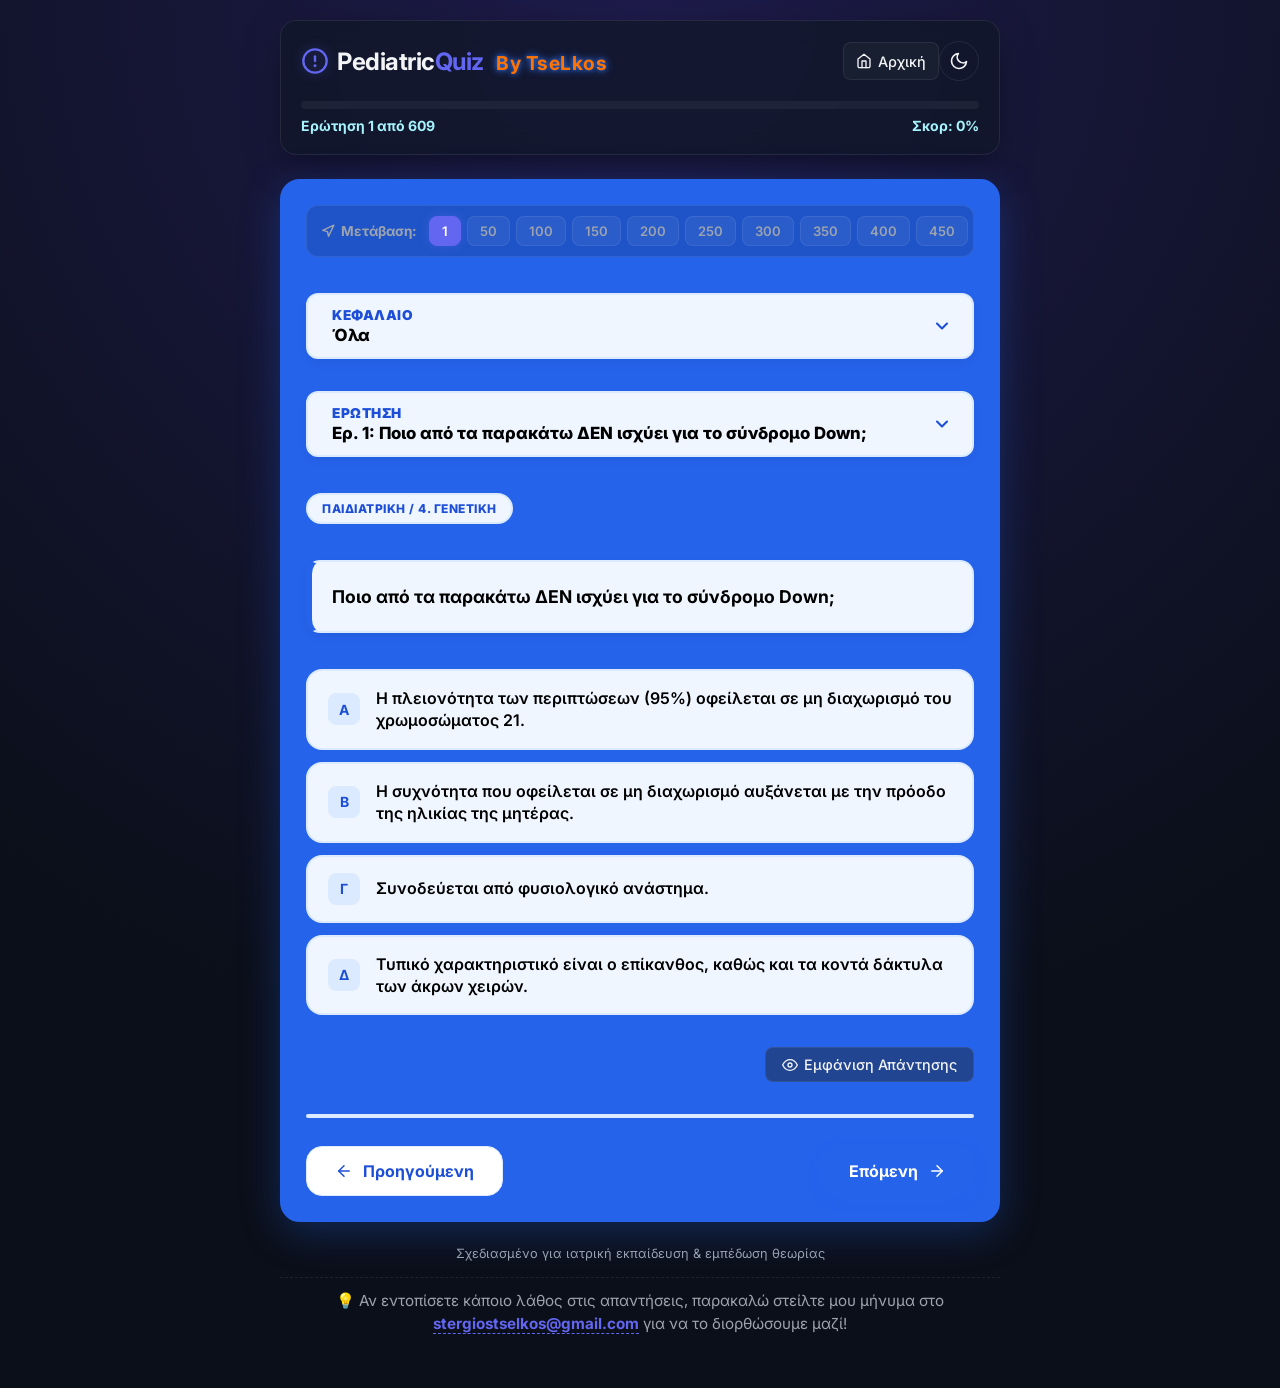
==== commit 036f9f71: "Add files via upload" ====
--- a/quiz.html
+++ b/quiz.html
@@ -10,6 +10,188 @@
     <link href="https://fonts.googleapis.com/css2?family=Inter:wght@300;400;500;600;700&display=swap" rel="stylesheet">
     <!-- CSS Stylesheet -->
     <link rel="stylesheet" href="style.css?v=2.0">
+    <style>
+    /* Animation for Author Tag */
+    @keyframes tselkosGlow {
+      0% {
+        transform: scale(1);
+        text-shadow: 0 0 8px rgba(59, 130, 246, 0.9), 0 0 4px rgba(37, 99, 235, 0.8);
+      }
+      50% {
+        transform: scale(1.08);
+        text-shadow: 0 0 16px rgba(59, 130, 246, 1), 0 0 8px rgba(59, 130, 246, 0.8), 0 0 20px rgba(37, 99, 235, 0.9);
+      }
+      100% {
+        transform: scale(1);
+        text-shadow: 0 0 8px rgba(59, 130, 246, 0.9), 0 0 4px rgba(37, 99, 235, 0.8);
+      }
+    }
+    .author-tag {
+      display: inline-block !important;
+      animation: tselkosGlow 2s infinite ease-in-out !important;
+    }
+
+    /* Quiz Panel Outer Background (Solid Blue) */
+    #quiz-view {
+      background: #2563eb !important; /* solid blue */
+      border: 2px solid #1d4ed8 !important;
+      padding: 24px !important;
+      border-radius: 20px !important;
+      box-shadow: 0 10px 40px rgba(37, 99, 235, 0.3) !important;
+    }
+
+    /* Subfields inside outer container have very soft blue background */
+    #quiz-view .large-dropdown-select-btn {
+      background: #eff6ff !important; /* very soft blue */
+      border: 2px solid #dbeafe !important;
+      color: #000000 !important;
+      border-radius: 12px !important;
+      box-shadow: 0 4px 10px rgba(0,0,0,0.05) !important;
+    }
+    #quiz-view .large-dropdown-select-btn .dropdown-label {
+      color: #1d4ed8 !important;
+      font-weight: 900 !important;
+      opacity: 1 !important;
+      font-size: 0.85rem !important;
+      letter-spacing: 0.5px !important;
+    }
+    #quiz-view .large-dropdown-select-btn .dropdown-value {
+      color: #000000 !important;
+      font-weight: 800 !important;
+      font-size: 1.05rem !important;
+    }
+    #quiz-view .large-dropdown-select-btn .dropdown-arrow {
+      color: #1d4ed8 !important;
+    }
+
+    #quiz-view .category-tag-wrapper .badge {
+      background: #eff6ff !important;
+      border: 2px solid #dbeafe !important;
+      color: #1d4ed8 !important;
+      font-weight: 800 !important;
+    }
+
+    #quiz-view .large-dropdown-select-btn:hover {
+      border-color: #2563eb !important;
+      background: #eff6ff !important;
+      box-shadow: 0 8px 24px rgba(37, 99, 235, 0.2) !important;
+    }
+    #quiz-view .chapters-vertical-list-overlay,
+    #quiz-view .questions-vertical-list-overlay {
+      border-color: rgba(37, 99, 235, 0.3) !important;
+      box-shadow: 0 15px 35px rgba(0, 0, 0, 0.3), 0 0 15px rgba(37, 99, 235, 0.1) !important;
+      background: var(--card-bg) !important;
+    }
+    #quiz-view .overlay-chapter-item:hover,
+    #quiz-view .overlay-question-item:hover {
+      background: var(--option-hover) !important;
+      border-color: rgba(37, 99, 235, 0.4) !important;
+    }
+    #quiz-view .overlay-chapter-item.active,
+    #quiz-view .overlay-question-item.active {
+      background: rgba(37, 99, 235, 0.1) !important;
+      border-color: #2563eb !important;
+      color: #2563eb !important;
+    }
+    #quiz-view .overlay-question-item strong {
+      color: #2563eb !important;
+    }
+
+    /* Stats text styling (Very light thalassi/cyan blue for visibility) */
+    .progress-stats, #progress-text, #score-text {
+      color: #a5f3fc !important; /* very light thalassi blue */
+      font-weight: 700 !important;
+    }
+
+    /* Question box background is also very soft blue */
+    #quiz-view .question-container {
+      background: #eff6ff !important; /* very soft blue */
+      border: 2px solid #dbeafe !important;
+      border-left: 6px solid #2563eb !important;
+      border-radius: 14px !important;
+      padding: 20px !important;
+      box-shadow: 0 4px 10px rgba(0,0,0,0.05) !important;
+      margin: 16px 0 !important;
+      color: #000000 !important;
+      font-weight: 700 !important;
+      line-height: 1.65 !important;
+    }
+
+    /* Options buttons styling and hover behavior */
+    #quiz-view .option-btn {
+      background: #eff6ff !important; /* very soft blue default */
+      border: 2px solid #dbeafe !important;
+      color: #000000 !important;
+      font-weight: 600 !important;
+      transition: all 0.2s ease !important;
+    }
+    #quiz-view .option-btn:hover:not(:disabled) {
+      background: #2563eb !important; /* takes original button color on hover */
+      border-color: #1d4ed8 !important;
+      color: #ffffff !important;
+      transform: translateY(-2px) !important;
+    }
+    #quiz-view .option-btn .option-badge {
+      background: #dbeafe !important;
+      border-color: #dbeafe !important;
+      color: #1d4ed8 !important;
+    }
+    #quiz-view .option-btn:hover:not(:disabled) .option-badge {
+      background: #ffffff !important;
+      color: #1d4ed8 !important;
+    }
+
+    /* Keep correct/incorrect states */
+    #quiz-view .option-btn.correct {
+      background: #d1fae5 !important; /* soft success green background */
+      border-color: #10b981 !important;
+      color: #065f46 !important;
+    }
+    #quiz-view .option-btn.correct .option-badge {
+      background: #10b981 !important;
+      color: #ffffff !important;
+    }
+
+    #quiz-view .option-btn.incorrect {
+      background: #fee2e2 !important; /* soft red background */
+      border-color: #ef4444 !important; /* red border */
+      color: #991b1b !important;
+    }
+    #quiz-view .option-btn.incorrect .option-badge {
+      background: #ef4444 !important;
+      color: #ffffff !important;
+    }
+
+    /* Explanation panel styling */
+    #quiz-view .explanation-panel {
+      background: #eff6ff !important;
+      border: 2px solid #dbeafe !important;
+    }
+    #quiz-view .explanation-panel-inner {
+      color: #000000 !important;
+    }
+    #quiz-view .explanation-header {
+      border-bottom-color: #dbeafe !important;
+    }
+    #quiz-view .explanation-content p,
+    #quiz-view .explanation-content li {
+      color: #000000 !important;
+    }
+
+    /* Bottom navigation adjustments */
+    #quiz-view .quiz-navigation .btn-secondary {
+      background: #ffffff !important;
+      border: 1px solid #dbeafe !important;
+      color: #1d4ed8 !important;
+      font-weight: 700 !important;
+    }
+    #quiz-view .quiz-navigation .btn-primary {
+      background: #2563eb !important;
+      color: #ffffff !important;
+      font-weight: 700 !important;
+      box-shadow: 0 4px 12px rgba(37, 99, 235, 0.3) !important;
+    }
+    </style>
 </head>
 <body class="dark-theme">
     <div class="app-container">
@@ -55,7 +237,7 @@
             <!-- Progress Bar Tracker -->
             <div class="progress-container">
                 <div class="progress-bar-wrapper">
-                    <div id="progress-fill" class="progress-fill"></div>
+                    <div id="progress-fill" class="progress-fill" style="background: #2563eb !important;"></div>
                 </div>
                 <div class="progress-stats">
                     <span id="progress-text">Ερώτηση 0 από 0</span>
@@ -67,7 +249,7 @@
         <!-- Main Content Area -->
         <main class="app-main">
              <!-- Active Quiz View -->
-             <section id="quiz-view" class="view-panel">
+             <section id="quiz-view" class="view-panel" style="border: 2px solid #2563eb !important; border-radius: var(--border-radius); padding: 24px; background: var(--card-bg); box-shadow: 0 4px 15px rgba(37, 99, 235, 0.15);">
                  <!-- Quick Navigation Jump List -->
                  <div class="quick-nav-container" style="display: flex; align-items: center; gap: 8px; margin-bottom: 16px; padding: 10px 14px; background: rgba(0, 0, 0, 0.15); border: 1px solid var(--card-border); border-radius: 12px; overflow-x: auto; white-space: nowrap; -webkit-overflow-scrolling: touch; scrollbar-width: none;">
                      <span style="font-size: 0.85rem; font-weight: 700; color: var(--text-secondary); margin-right: 4px; display: inline-flex; align-items: center; gap: 6px; flex-shrink: 0;">
@@ -81,8 +263,38 @@
                      </div>
                  </div>
 
+                 <!-- Chapter Selector Dropdown -->
+                 <div class="quick-dropdown-wrapper" style="position: relative; display: flex; flex-direction: column; gap: 8px; margin-bottom: 12px;">
+                     <button id="quiz-chapters-dropdown-btn" class="large-dropdown-select-btn" style="border-color: rgba(37, 99, 235, 0.25);">
+                         <span class="dropdown-label" style="color: #2563eb; opacity: 0.85; font-size: 0.8rem; text-transform: uppercase; font-weight: 700; display: block; text-align: left; margin-bottom: 2px;">Κεφάλαιο</span>
+                         <span id="quiz-chapters-dropdown-value" class="dropdown-value" style="font-weight: 600; font-size: 1rem; color: var(--text-primary); text-align: left; display: block; text-overflow: ellipsis; overflow: hidden; white-space: nowrap; padding-right: 24px;">Όλα</span>
+                         <svg class="dropdown-arrow" width="20" height="20" viewBox="0 0 24 24" fill="none" xmlns="http://www.w3.org/2000/svg" style="position: absolute; right: 20px; top: calc(50% - 10px); color: #2563eb;">
+                             <path d="M6 9l6 6 6-6" stroke="currentColor" stroke-width="2.5" stroke-linecap="round" stroke-linejoin="round"/>
+                         </svg>
+                     </button>
+                     <!-- Vertical Chapters List Overlay -->
+                     <div id="quiz-chapters-overlay" class="chapters-vertical-list-overlay hidden">
+                         <!-- Populated dynamically -->
+                     </div>
+                 </div>
+
+                 <!-- Question Selector Dropdown -->
+                 <div class="quick-dropdown-wrapper" style="position: relative; display: flex; flex-direction: column; gap: 8px; margin-bottom: 16px;">
+                     <button id="quiz-questions-dropdown-btn" class="large-dropdown-select-btn" style="border-color: rgba(37, 99, 235, 0.25);">
+                         <span class="dropdown-label" style="color: #2563eb; opacity: 0.85; font-size: 0.8rem; text-transform: uppercase; font-weight: 700; display: block; text-align: left; margin-bottom: 2px;">Ερώτηση</span>
+                         <span id="quiz-questions-dropdown-value" class="dropdown-value" style="font-weight: 600; font-size: 1.05rem; color: var(--text-primary); text-align: left; display: block; text-overflow: ellipsis; overflow: hidden; white-space: nowrap; padding-right: 24px;">Φόρτωση ερώτησης...</span>
+                         <svg class="dropdown-arrow" width="20" height="20" viewBox="0 0 24 24" fill="none" xmlns="http://www.w3.org/2000/svg" style="position: absolute; right: 20px; top: calc(50% - 10px); color: #2563eb;">
+                             <path d="M6 9l6 6 6-6" stroke="currentColor" stroke-width="2.5" stroke-linecap="round" stroke-linejoin="round"/>
+                         </svg>
+                     </button>
+                     <!-- Vertical Questions List Overlay -->
+                     <div id="quiz-questions-overlay" class="questions-vertical-list-overlay hidden">
+                         <!-- Populated dynamically -->
+                     </div>
+                 </div>
+
                 <div class="category-tag-wrapper">
-                    <span id="category-badge" class="badge">Παιδιατρική</span>
+                    <span id="category-badge" class="badge" style="color: #2563eb; background: rgba(37, 99, 235, 0.08); border-color: rgba(37, 99, 235, 0.25);">Παιδιατρική</span>
                 </div>
 
                 <!-- Question Text -->
@@ -187,7 +399,7 @@
                         <!-- Dynamic text: e.g. "Εξαιρετική επίδοση!" -->
                     </div>
 
-                    <button id="restart-button" class="btn btn-secondary btn-icon">
+                    <button id="restart-button" class="btn btn-secondary btn-icon" style="background: #ffffff !important; color: #ef4444 !important; border: 2px solid #ef4444 !important; font-weight: 700 !important; box-shadow: 0 4px 12px rgba(239, 68, 68, 0.15) !important;">
                         <svg width="18" height="18" viewBox="0 0 24 24" fill="none" xmlns="http://www.w3.org/2000/svg">
                             <path d="M21.5 2v6h-6M21.34 15.57a10 10 0 1 1-.57-8.38l.73-1.19" stroke="currentColor" stroke-width="2" stroke-linecap="round" stroke-linejoin="round"/>
                         </svg>
--- a/style.css
+++ b/style.css
@@ -1071,17 +1071,13 @@
     flex-direction: column;
     gap: 20px;
     opacity: 1;
-    max-height: 6000px;
-    overflow: hidden;
-    transition: max-height 0.5s cubic-bezier(0.4, 0, 0.2, 1), opacity 0.4s ease;
+    transition: opacity 0.4s ease;
 }
 
 .revealed-block.collapsed {
-    max-height: 0;
+    display: none !important;
     opacity: 0;
     pointer-events: none;
-    margin: 0;
-    padding: 0;
 }
 
 /* Correct Answer Banner */
@@ -2171,4 +2167,226 @@
     border-color: #ff7300 !important;
     color: #ff7300 !important;
     font-weight: 600;
+}
+
+/* Interactive Table Analysis styling */
+.interactive-med-table {
+    border-collapse: separate;
+    border-spacing: 0;
+    border-radius: var(--border-radius);
+    overflow: hidden;
+}
+
+.interactive-med-table th {
+    background: var(--primary-glow);
+    border-bottom: 2px solid var(--primary-color);
+    color: var(--text-primary);
+    font-weight: 700;
+    padding: 16px;
+    text-align: left;
+    font-size: 1rem;
+}
+
+.interactive-med-table td {
+    padding: 16px;
+    border-bottom: 1px solid var(--card-border);
+    color: var(--text-primary);
+    font-size: 0.95rem;
+    line-height: 1.5;
+    transition: all 0.2s ease;
+    position: relative;
+    vertical-align: top;
+}
+
+.interactive-cell {
+    cursor: pointer;
+}
+
+.interactive-cell:hover, .interactive-cell.active-hover {
+    background: var(--option-hover) !important;
+    color: var(--primary-color);
+}
+
+/* Dedicated Cell Details Box styling */
+#table-cell-details-box {
+    margin-top: 16px;
+    background: var(--card-bg) !important;
+    border: 2px solid var(--primary-color) !important;
+    border-radius: var(--border-radius);
+    padding: 20px;
+    box-shadow: var(--shadow-main), 0 0 15px var(--primary-glow);
+    transition: all 0.3s ease;
+}
+
+.active-cell-selected {
+    background: rgba(99, 102, 241, 0.15) !important;
+    border: 2.5px solid var(--primary-color) !important;
+    color: var(--primary-color) !important;
+    font-weight: 700 !important;
+}
+
+body.light-theme .active-cell-selected {
+    background: rgba(79, 70, 229, 0.12) !important;
+}
+
+/* Smooth horizontal scrollbar styling */
+.table-analysis-container::-webkit-scrollbar {
+    height: 8px;
+}
+
+.table-analysis-container::-webkit-scrollbar-track {
+    background: rgba(255, 255, 255, 0.02);
+    border-radius: 4px;
+}
+
+.table-analysis-container::-webkit-scrollbar-thumb {
+    background: var(--primary-glow);
+    border-radius: 4px;
+}
+
+.table-analysis-container::-webkit-scrollbar-thumb:hover {
+    background: var(--primary-color);
+}
+
+/* Cell Tooltip Styling */
+.cell-tooltip {
+    position: absolute;
+    z-index: 1000;
+    width: 280px;
+    max-width: 90vw;
+    background: var(--card-bg);
+    border: 1.5px solid var(--primary-color);
+    border-radius: 12px;
+    padding: 12px 14px;
+    box-shadow: 0 10px 30px rgba(0, 0, 0, 0.35);
+    opacity: 0;
+    visibility: hidden;
+    pointer-events: none;
+    transition: opacity 0.2s cubic-bezier(0.4, 0, 0.2, 1), transform 0.2s cubic-bezier(0.4, 0, 0.2, 1), visibility 0.2s ease;
+    font-size: 0.82rem;
+    color: var(--text-primary);
+    line-height: 1.45;
+    text-align: left;
+    backdrop-filter: blur(12px);
+    -webkit-backdrop-filter: blur(12px);
+}
+
+/* Light theme backdrop adjust */
+body.light-theme .cell-tooltip {
+    background: rgba(255, 255, 255, 0.98);
+    box-shadow: 0 10px 30px rgba(0, 0, 0, 0.12);
+}
+
+.cell-tooltip-header {
+    font-weight: 700;
+    color: var(--primary-color);
+    margin-bottom: 8px;
+    border-bottom: 1px solid var(--card-border);
+    padding-bottom: 6px;
+    font-size: 0.88rem;
+    display: flex;
+    align-items: center;
+    gap: 6px;
+}
+
+.cell-tooltip p {
+    margin-bottom: 6px;
+}
+.cell-tooltip p:last-child {
+    margin-bottom: 0;
+}
+
+.cell-tooltip strong {
+    color: var(--primary-color);
+}
+
+/* Tooltip directions & horizontal alignment */
+.cell-tooltip.tooltip-top {
+    bottom: 105%;
+    margin-bottom: 4px;
+}
+.cell-tooltip.tooltip-bottom {
+    top: 105%;
+    margin-top: 4px;
+}
+
+.cell-tooltip.tooltip-center-align {
+    left: 50%;
+    transform: translateX(-50%) scale(0.95);
+}
+.cell-tooltip.tooltip-top.tooltip-center-align {
+    transform: translateX(-50%) translateY(4px) scale(0.95);
+}
+.cell-tooltip.tooltip-bottom.tooltip-center-align {
+    transform: translateX(-50%) translateY(-4px) scale(0.95);
+}
+
+.cell-tooltip.tooltip-right-align {
+    left: 0;
+    transform: scale(0.95);
+}
+.cell-tooltip.tooltip-top.tooltip-right-align {
+    transform: translateY(4px) scale(0.95);
+}
+.cell-tooltip.tooltip-bottom.tooltip-right-align {
+    transform: translateY(-4px) scale(0.95);
+}
+
+.cell-tooltip.tooltip-left-align {
+    right: 0;
+    left: auto;
+    transform: scale(0.95);
+}
+.cell-tooltip.tooltip-top.tooltip-left-align {
+    transform: translateY(4px) scale(0.95);
+}
+.cell-tooltip.tooltip-bottom.tooltip-left-align {
+    transform: translateY(-4px) scale(0.95);
+}
+
+/* Visibility triggers on hover/active states */
+.interactive-cell:hover .cell-tooltip,
+.interactive-cell.active-hover .cell-tooltip {
+    opacity: 1;
+    visibility: visible;
+    pointer-events: auto;
+}
+
+.interactive-cell:hover .cell-tooltip.tooltip-center-align,
+.interactive-cell.active-hover .cell-tooltip.tooltip-center-align {
+    transform: translateX(-50%) scale(1);
+}
+.interactive-cell:hover .cell-tooltip.tooltip-top.tooltip-center-align,
+.interactive-cell.active-hover .cell-tooltip.tooltip-top.tooltip-center-align {
+    transform: translateX(-50%) translateY(0) scale(1);
+}
+.interactive-cell:hover .cell-tooltip.tooltip-bottom.tooltip-center-align,
+.interactive-cell.active-hover .cell-tooltip.tooltip-bottom.tooltip-center-align {
+    transform: translateX(-50%) translateY(0) scale(1);
+}
+
+.interactive-cell:hover .cell-tooltip.tooltip-right-align,
+.interactive-cell.active-hover .cell-tooltip.tooltip-right-align {
+    transform: scale(1);
+}
+.interactive-cell:hover .cell-tooltip.tooltip-top.tooltip-right-align,
+.interactive-cell.active-hover .cell-tooltip.tooltip-top.tooltip-right-align {
+    transform: translateY(0) scale(1);
+}
+.interactive-cell:hover .cell-tooltip.tooltip-bottom.tooltip-right-align,
+.interactive-cell.active-hover .cell-tooltip.tooltip-bottom.tooltip-right-align {
+    transform: translateY(0) scale(1);
+}
+
+.interactive-cell:hover .cell-tooltip.tooltip-left-align,
+.interactive-cell.active-hover .cell-tooltip.tooltip-left-align {
+    transform: scale(1);
+}
+.interactive-cell:hover .cell-tooltip.tooltip-top.tooltip-left-align,
+.interactive-cell.active-hover .cell-tooltip.tooltip-top.tooltip-left-align {
+    transform: translateY(0) scale(1);
+}
+.interactive-cell:hover .cell-tooltip.tooltip-bottom.tooltip-left-align,
+.interactive-cell.active-hover .cell-tooltip.tooltip-bottom.tooltip-left-align {
+    transform: translateY(0) scale(1);
 }
